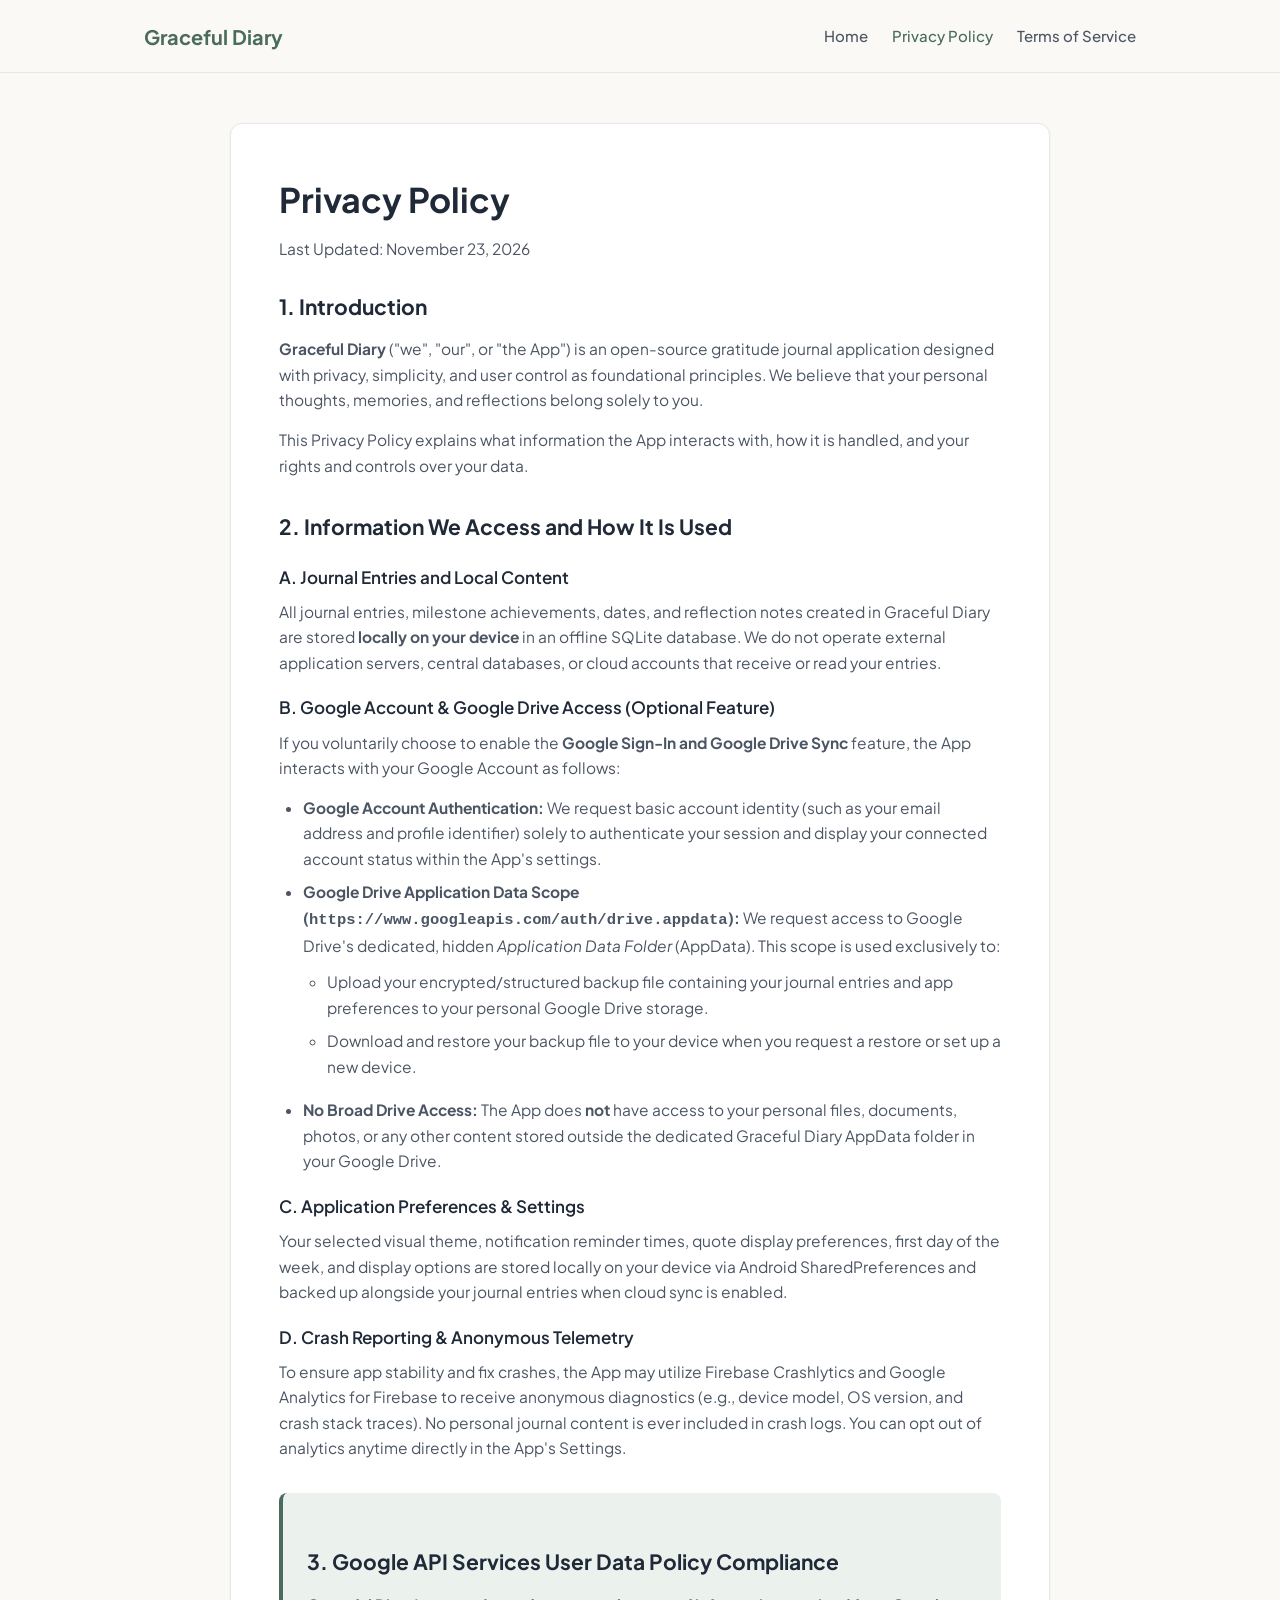
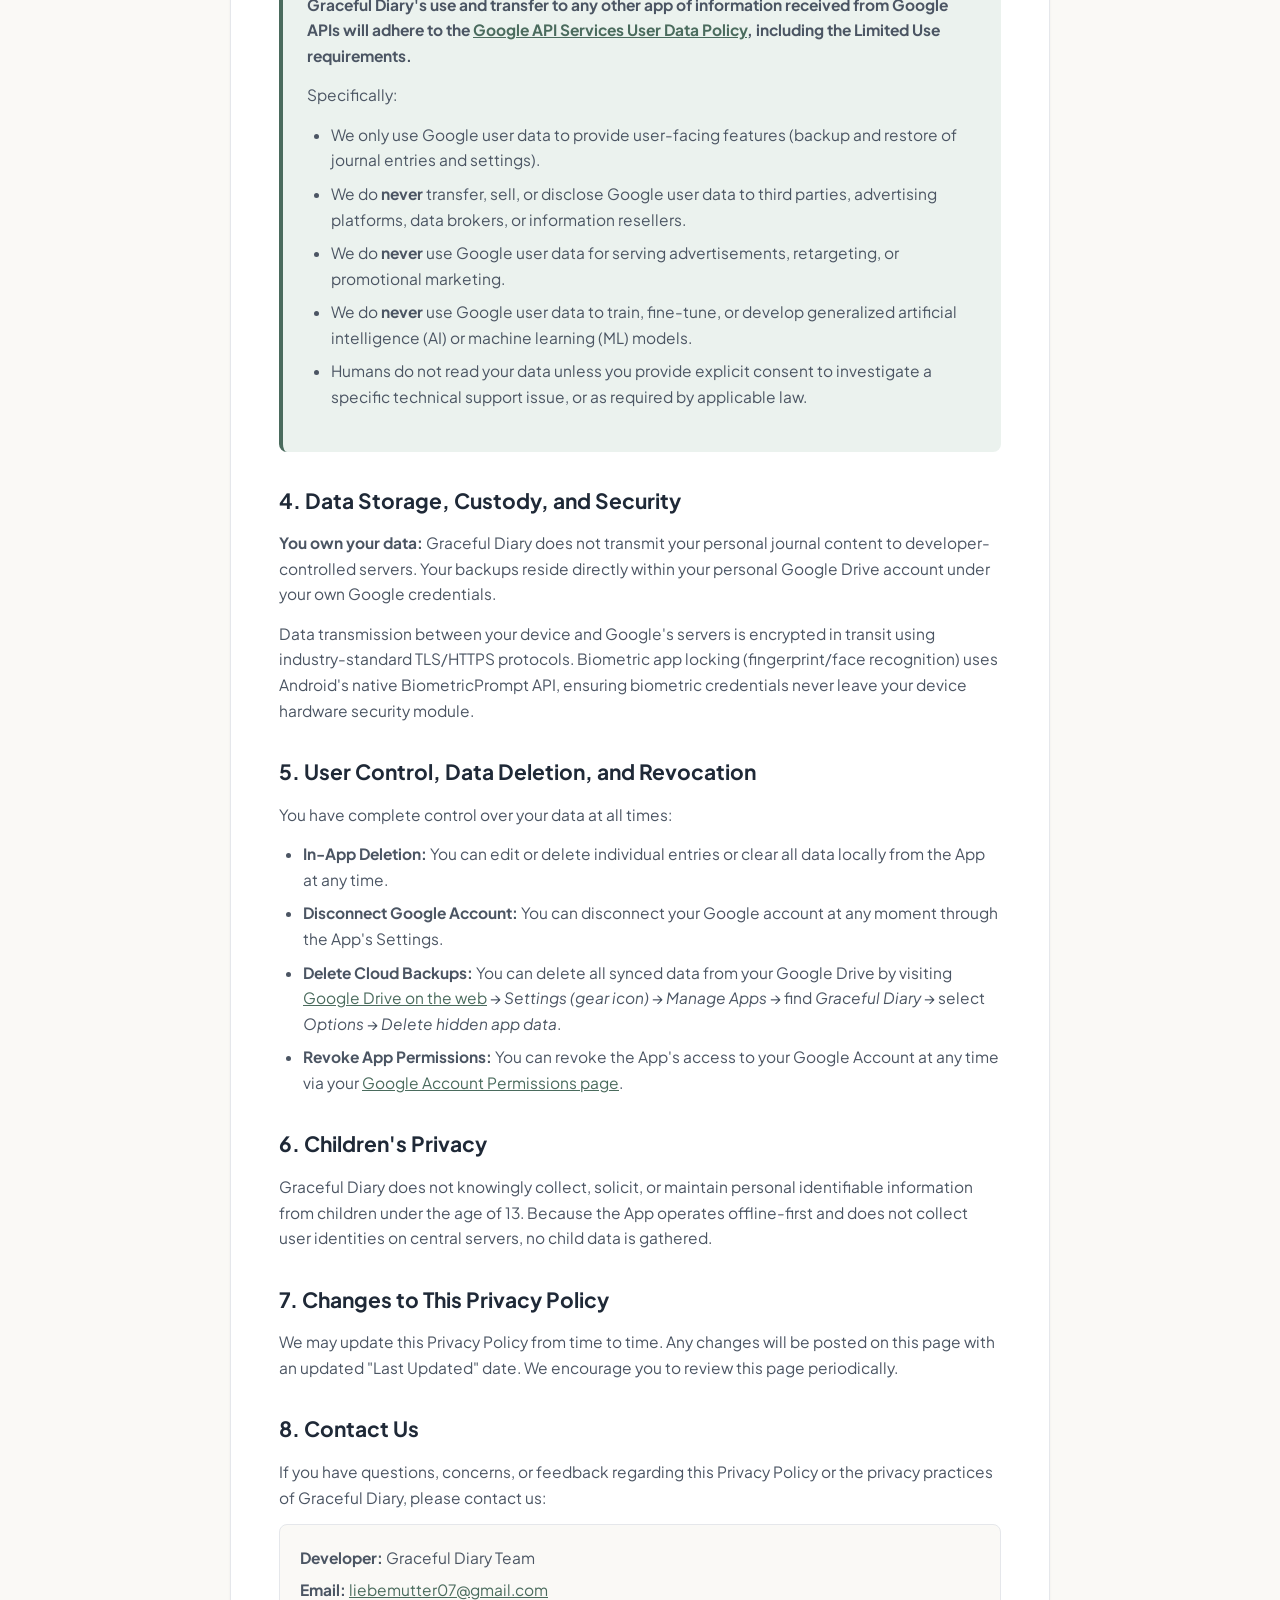
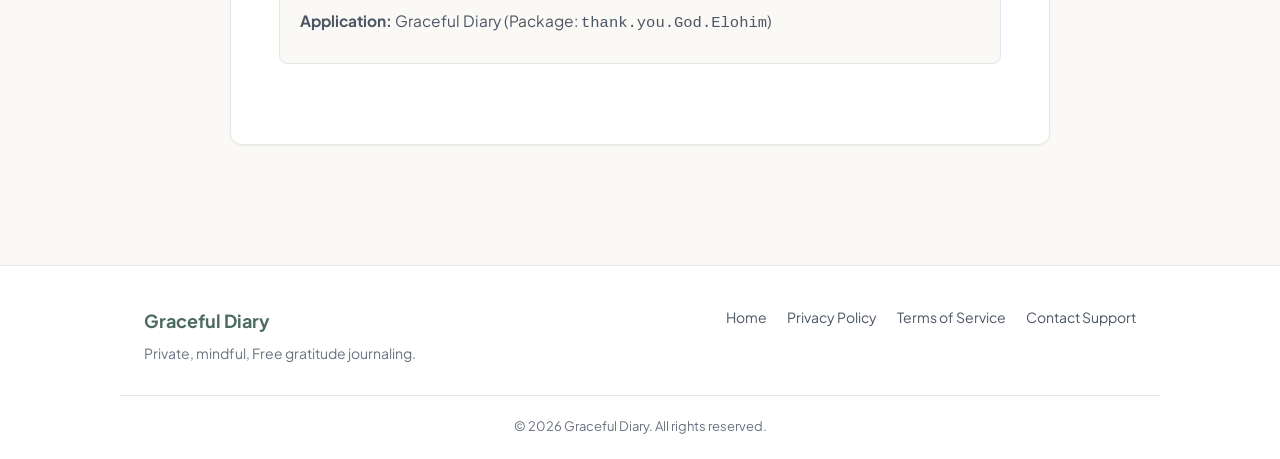
==== docs/privacy.html @ 4e6eee31 "init" ====
<!DOCTYPE html>
<html lang="en">

<head>
    <meta charset="UTF-8">
    <meta name="viewport" content="width=device-width, initial-scale=1.0">
    <title>Privacy Policy - Graceful Diary</title>
    <meta name="description"
        content="Privacy Policy for Graceful Diary. Learn how your data is protected, stored locally, and securely synced to your personal Google Drive.">
    <link rel="stylesheet" href="styles.css">
    <link rel="preconnect" href="https://fonts.googleapis.com">
    <link rel="preconnect" href="https://fonts.gstatic.com" crossorigin>
    <link href="https://fonts.googleapis.com/css2?family=Plus+Jakarta+Sans:wght@400;500;600;700&display=swap"
        rel="stylesheet">
</head>

<body>
    <header class="navbar">
        <div class="container nav-container">
            <a href="index.html" class="brand">
                <span class="brand-name">Graceful Diary</span>
            </a>
            <nav class="nav-links">
                <a href="index.html">Home</a>
                <a href="privacy.html" class="active">Privacy Policy</a>
                <a href="terms.html">Terms of Service</a>
            </nav>
        </div>
    </header>

    <main class="legal-page">
        <div class="container legal-container">
            <h1>Privacy Policy</h1>
            <p class="last-updated">Last Updated: November 23, 2026</p>

            <section>
                <h2>1. Introduction</h2>
                <p>
                    <strong>Graceful Diary</strong> ("we", "our", or "the App") is an open-source gratitude journal
                    application designed with privacy, simplicity, and user control as foundational principles. We
                    believe that your personal thoughts, memories, and reflections belong solely to you.
                </p>
                <p>
                    This Privacy Policy explains what information the App interacts with, how it is handled, and your
                    rights and controls over your data.
                </p>
            </section>

            <section>
                <h2>2. Information We Access and How It Is Used</h2>

                <h3>A. Journal Entries and Local Content</h3>
                <p>
                    All journal entries, milestone achievements, dates, and reflection notes created in Graceful Diary
                    are stored <strong>locally on your device</strong> in an offline SQLite database. We do not operate
                    external application servers, central databases, or cloud accounts that receive or read your
                    entries.
                </p>

                <h3>B. Google Account & Google Drive Access (Optional Feature)</h3>
                <p>
                    If you voluntarily choose to enable the <strong>Google Sign-In and Google Drive Sync</strong>
                    feature, the App interacts with your Google Account as follows:
                </p>
                <ul>
                    <li>
                        <strong>Google Account Authentication:</strong> We request basic account identity (such as your
                        email address and profile identifier) solely to authenticate your session and display your
                        connected account status within the App's settings.
                    </li>
                    <li>
                        <strong>Google Drive Application Data Scope
                            (<code>https://www.googleapis.com/auth/drive.appdata</code>):</strong> We request access to
                        Google Drive's dedicated, hidden <em>Application Data Folder</em> (AppData). This scope is used
                        exclusively to:
                        <ul>
                            <li>Upload your encrypted/structured backup file containing your journal entries and app
                                preferences to your personal Google Drive storage.</li>
                            <li>Download and restore your backup file to your device when you request a restore or set
                                up a new device.</li>
                        </ul>
                    </li>
                    <li>
                        <strong>No Broad Drive Access:</strong> The App does <strong>not</strong> have access to your
                        personal files, documents, photos, or any other content stored outside the dedicated Graceful
                        Diary AppData folder in your Google Drive.
                    </li>
                </ul>

                <h3>C. Application Preferences & Settings</h3>
                <p>
                    Your selected visual theme, notification reminder times, quote display preferences, first day of the
                    week, and display options are stored locally on your device via Android SharedPreferences and backed
                    up alongside your journal entries when cloud sync is enabled.
                </p>

                <h3>D. Crash Reporting & Anonymous Telemetry</h3>
                <p>
                    To ensure app stability and fix crashes, the App may utilize Firebase Crashlytics and Google
                    Analytics for Firebase to receive anonymous diagnostics (e.g., device model, OS version, and crash
                    stack traces). No personal journal content is ever included in crash logs. You can opt out of
                    analytics anytime directly in the App's Settings.
                </p>
            </section>

            <section class="policy-highlight">
                <h2>3. Google API Services User Data Policy Compliance</h2>
                <p>
                    <strong>Graceful Diary's use and transfer to any other app of information received from Google APIs
                        will adhere to the <a href="https://developers.google.com/terms/api-services-user-data-policy"
                            target="_blank" rel="noopener noreferrer">Google API Services User Data Policy</a>,
                        including the Limited Use requirements.</strong>
                </p>
                <p>Specifically:</p>
                <ul>
                    <li>We only use Google user data to provide user-facing features (backup and restore of journal
                        entries and settings).</li>
                    <li>We do <strong>never</strong> transfer, sell, or disclose Google user data to third parties,
                        advertising platforms, data brokers, or information resellers.</li>
                    <li>We do <strong>never</strong> use Google user data for serving advertisements, retargeting, or
                        promotional marketing.</li>
                    <li>We do <strong>never</strong> use Google user data to train, fine-tune, or develop generalized
                        artificial intelligence (AI) or machine learning (ML) models.</li>
                    <li>Humans do not read your data unless you provide explicit consent to investigate a specific
                        technical support issue, or as required by applicable law.</li>
                </ul>
            </section>

            <section>
                <h2>4. Data Storage, Custody, and Security</h2>
                <p>
                    <strong>You own your data:</strong> Graceful Diary does not transmit your personal journal content
                    to developer-controlled servers. Your backups reside directly within your personal Google Drive
                    account under your own Google credentials.
                </p>
                <p>
                    Data transmission between your device and Google's servers is encrypted in transit using
                    industry-standard TLS/HTTPS protocols. Biometric app locking (fingerprint/face recognition) uses
                    Android's native BiometricPrompt API, ensuring biometric credentials never leave your device
                    hardware security module.
                </p>
            </section>

            <section>
                <h2>5. User Control, Data Deletion, and Revocation</h2>
                <p>You have complete control over your data at all times:</p>
                <ul>
                    <li>
                        <strong>In-App Deletion:</strong> You can edit or delete individual entries or clear all data
                        locally from the App at any time.
                    </li>
                    <li>
                        <strong>Disconnect Google Account:</strong> You can disconnect your Google account at any moment
                        through the App's Settings.
                    </li>
                    <li>
                        <strong>Delete Cloud Backups:</strong> You can delete all synced data from your Google Drive by
                        visiting <a href="https://drive.google.com" target="_blank" rel="noopener">Google Drive on the
                            web</a> &rarr; <em>Settings (gear icon)</em> &rarr; <em>Manage Apps</em> &rarr; find
                        <em>Graceful Diary</em> &rarr; select <em>Options</em> &rarr; <em>Delete hidden app data</em>.
                    </li>
                    <li>
                        <strong>Revoke App Permissions:</strong> You can revoke the App's access to your Google Account
                        at any time via your <a href="https://myaccount.google.com/permissions" target="_blank"
                            rel="noopener">Google Account Permissions page</a>.
                    </li>
                </ul>
            </section>

            <section>
                <h2>6. Children's Privacy</h2>
                <p>
                    Graceful Diary does not knowingly collect, solicit, or maintain personal identifiable information
                    from children under the age of 13. Because the App operates offline-first and does not collect user
                    identities on central servers, no child data is gathered.
                </p>
            </section>

            <section>
                <h2>7. Changes to This Privacy Policy</h2>
                <p>
                    We may update this Privacy Policy from time to time. Any changes will be posted on this page with an
                    updated "Last Updated" date. We encourage you to review this page periodically.
                </p>
            </section>

            <section>
                <h2>8. Contact Us</h2>
                <p>
                    If you have questions, concerns, or feedback regarding this Privacy Policy or the privacy practices
                    of Graceful Diary, please contact us:
                </p>
                <div class="contact-box">
                    <p><strong>Developer:</strong> Graceful Diary Team</p>
                    <p><strong>Email:</strong> <a href="mailto:liebemutter07@gmail.com">liebemutter07@gmail.com</a></p>
                    <p><strong>Application:</strong> Graceful Diary (Package: <code>thank.you.God.Elohim</code>)</p>
                </div>
            </section>
        </div>
    </main>

    <footer class="footer">
        <div class="container footer-container">
            <div class="footer-left">
                <strong>Graceful Diary</strong>
                <p>Private, mindful, Free gratitude journaling.</p>
            </div>
            <div class="footer-right">
                <a href="index.html">Home</a>
                <a href="privacy.html">Privacy Policy</a>
                <a href="terms.html">Terms of Service</a>
                <a href="mailto:liebemutter07@gmail.com">Contact Support</a>
            </div>
        </div>
        <div class="container footer-bottom">
            <p>&copy; 2026 Graceful Diary. All rights reserved.</p>
        </div>
    </footer>
</body>

</html>
---- docs/styles.css ----
:root {
    --bg-primary: #FAF9F6;
    --bg-card: #FFFFFF;
    --text-primary: #1F2937;
    --text-secondary: #4B5563;
    --text-muted: #6B7280;
    --accent: #4A6B5D;
    --accent-hover: #3B574B;
    --accent-light: #EBF2EE;
    --border: #E5E7EB;
    --font-family: 'Plus Jakarta Sans', -apple-system, BlinkMacSystemFont, 'Segoe UI', Roboto, Helvetica, Arial, sans-serif;
    --shadow-sm: 0 1px 3px rgba(0, 0, 0, 0.05);
    --shadow-md: 0 4px 6px -1px rgba(0, 0, 0, 0.07), 0 2px 4px -1px rgba(0, 0, 0, 0.04);
    --radius-sm: 8px;
    --radius-md: 12px;
    --radius-lg: 16px;
}

* {
    margin: 0;
    padding: 0;
    box-sizing: border-box;
}

body {
    background-color: var(--bg-primary);
    color: var(--text-primary);
    font-family: var(--font-family);
    line-height: 1.65;
    font-size: 16px;
    -webkit-font-smoothing: antialiased;
}

.container {
    max-width: 1040px;
    margin: 0 auto;
    padding: 0 24px;
}

/* Navbar */
.navbar {
    background-color: rgba(250, 249, 246, 0.95);
    backdrop-filter: blur(8px);
    border-bottom: 1px solid var(--border);
    position: sticky;
    top: 0;
    z-index: 100;
}

.nav-container {
    display: flex;
    justify-content: space-between;
    align-items: center;
    height: 72px;
}

.brand {
    text-decoration: none;
    display: flex;
    align-items: center;
    gap: 8px;
}

.brand-name {
    font-weight: 700;
    font-size: 20px;
    color: var(--accent);
}

.nav-links {
    display: flex;
    gap: 24px;
}

.nav-links a {
    text-decoration: none;
    color: var(--text-secondary);
    font-weight: 500;
    font-size: 15px;
    transition: color 0.2s ease;
}

.nav-links a:hover, .nav-links a.active {
    color: var(--accent);
}

/* Hero */
.hero {
    padding: 80px 0 60px;
    text-align: center;
}

.badge {
    display: inline-block;
    background-color: var(--accent-light);
    color: var(--accent);
    padding: 6px 14px;
    border-radius: 9999px;
    font-size: 13px;
    font-weight: 600;
    margin-bottom: 24px;
    letter-spacing: 0.3px;
}

.hero-title {
    font-size: 44px;
    font-weight: 700;
    line-height: 1.2;
    margin-bottom: 20px;
    color: var(--text-primary);
}

.hero-subtitle {
    font-size: 19px;
    color: var(--text-secondary);
    max-width: 640px;
    margin: 0 auto 36px;
}

.hero-actions {
    display: flex;
    justify-content: center;
    gap: 16px;
    flex-wrap: wrap;
}

.btn {
    display: inline-block;
    padding: 12px 26px;
    border-radius: var(--radius-sm);
    font-weight: 600;
    font-size: 15px;
    text-decoration: none;
    transition: all 0.2s ease;
}

.btn-primary {
    background-color: var(--accent);
    color: #FFFFFF;
}

.btn-primary:hover {
    background-color: var(--accent-hover);
    transform: translateY(-1px);
}

.btn-secondary {
    background-color: var(--bg-card);
    color: var(--text-primary);
    border: 1px solid var(--border);
}

.btn-secondary:hover {
    background-color: var(--border);
}

/* Features */
.features {
    padding: 60px 0 80px;
}

.section-title {
    text-align: center;
    font-size: 32px;
    font-weight: 700;
    margin-bottom: 48px;
}

.feature-grid {
    display: grid;
    grid-template-columns: repeat(auto-fit, minmax(300px, 1fr));
    gap: 24px;
}

.feature-card {
    background-color: var(--bg-card);
    border: 1px solid var(--border);
    border-radius: var(--radius-md);
    padding: 28px;
    box-shadow: var(--shadow-sm);
    transition: transform 0.2s ease, box-shadow 0.2s ease;
}

.feature-card:hover {
    transform: translateY(-2px);
    box-shadow: var(--shadow-md);
}

.feature-icon {
    font-size: 28px;
    margin-bottom: 16px;
}

.feature-card h3 {
    font-size: 19px;
    font-weight: 600;
    margin-bottom: 10px;
}

.feature-card p {
    color: var(--text-secondary);
    font-size: 15px;
}

/* Commitment */
.commitment {
    background-color: var(--accent-light);
    padding: 60px 0;
    border-radius: var(--radius-lg);
    margin-bottom: 60px;
}

.commitment h2 {
    font-size: 28px;
    font-weight: 700;
    margin-bottom: 16px;
    color: var(--accent-hover);
}

.commitment .lead {
    font-size: 17px;
    color: var(--text-secondary);
    max-width: 680px;
    margin: 0 auto 24px;
}

.text-center {
    text-align: center;
}

.links-row {
    display: flex;
    justify-content: center;
    gap: 24px;
}

.links-row a {
    color: var(--accent);
    font-weight: 600;
    text-decoration: none;
}

.links-row a:hover {
    text-decoration: underline;
}

/* Legal Pages */
.legal-page {
    padding: 50px 0 80px;
}

.legal-container {
    max-width: 820px;
    background-color: var(--bg-card);
    padding: 48px 48px;
    border-radius: var(--radius-md);
    border: 1px solid var(--border);
    box-shadow: var(--shadow-sm);
}

.legal-page h1 {
    font-size: 34px;
    font-weight: 700;
    margin-bottom: 8px;
    color: var(--text-primary);
}

.last-updated {
    color: var(--text-muted);
    font-size: 14px;
    margin-bottom: 32px;
}

.legal-page section {
    margin-bottom: 32px;
}

.legal-page h2 {
    font-size: 21px;
    font-weight: 700;
    margin: 28px 0 12px;
    color: var(--text-primary);
}

.legal-page h3 {
    font-size: 17px;
    font-weight: 600;
    margin: 18px 0 8px;
    color: var(--text-primary);
}

.legal-page p {
    color: var(--text-secondary);
    margin-bottom: 14px;
    font-size: 15.5px;
}

.legal-page ul {
    margin: 10px 0 18px 24px;
    color: var(--text-secondary);
}

.legal-page li {
    margin-bottom: 8px;
    font-size: 15.5px;
}

.legal-page a {
    color: var(--accent);
    text-decoration: underline;
}

.policy-highlight {
    background-color: var(--accent-light);
    border-left: 4px solid var(--accent);
    padding: 24px;
    border-radius: var(--radius-sm);
}

.contact-box {
    background-color: var(--bg-primary);
    border: 1px solid var(--border);
    padding: 20px;
    border-radius: var(--radius-sm);
    margin-top: 14px;
}

.contact-box p {
    margin-bottom: 6px;
}

/* Footer */
.footer {
    background-color: #FFFFFF;
    border-top: 1px solid var(--border);
    padding: 40px 0 24px;
    margin-top: 40px;
}

.footer-container {
    display: flex;
    justify-content: space-between;
    align-items: flex-start;
    flex-wrap: wrap;
    gap: 24px;
    padding-bottom: 30px;
    border-bottom: 1px solid var(--border);
}

.footer-left strong {
    font-size: 18px;
    color: var(--accent);
}

.footer-left p {
    color: var(--text-muted);
    font-size: 14px;
    margin-top: 6px;
}

.footer-right {
    display: flex;
    gap: 20px;
    flex-wrap: wrap;
}

.footer-right a {
    color: var(--text-secondary);
    text-decoration: none;
    font-size: 14px;
}

.footer-right a:hover {
    color: var(--accent);
}

.footer-bottom {
    padding-top: 20px;
    text-align: center;
    color: var(--text-muted);
    font-size: 13px;
}

/* Mobile Responsive */
@media (max-width: 640px) {
    .hero-title {
        font-size: 30px;
    }
    .hero-subtitle {
        font-size: 16px;
    }
    .legal-container {
        padding: 24px 20px;
    }
    .nav-links {
        gap: 12px;
    }
    .nav-links a {
        font-size: 13px;
    }
}
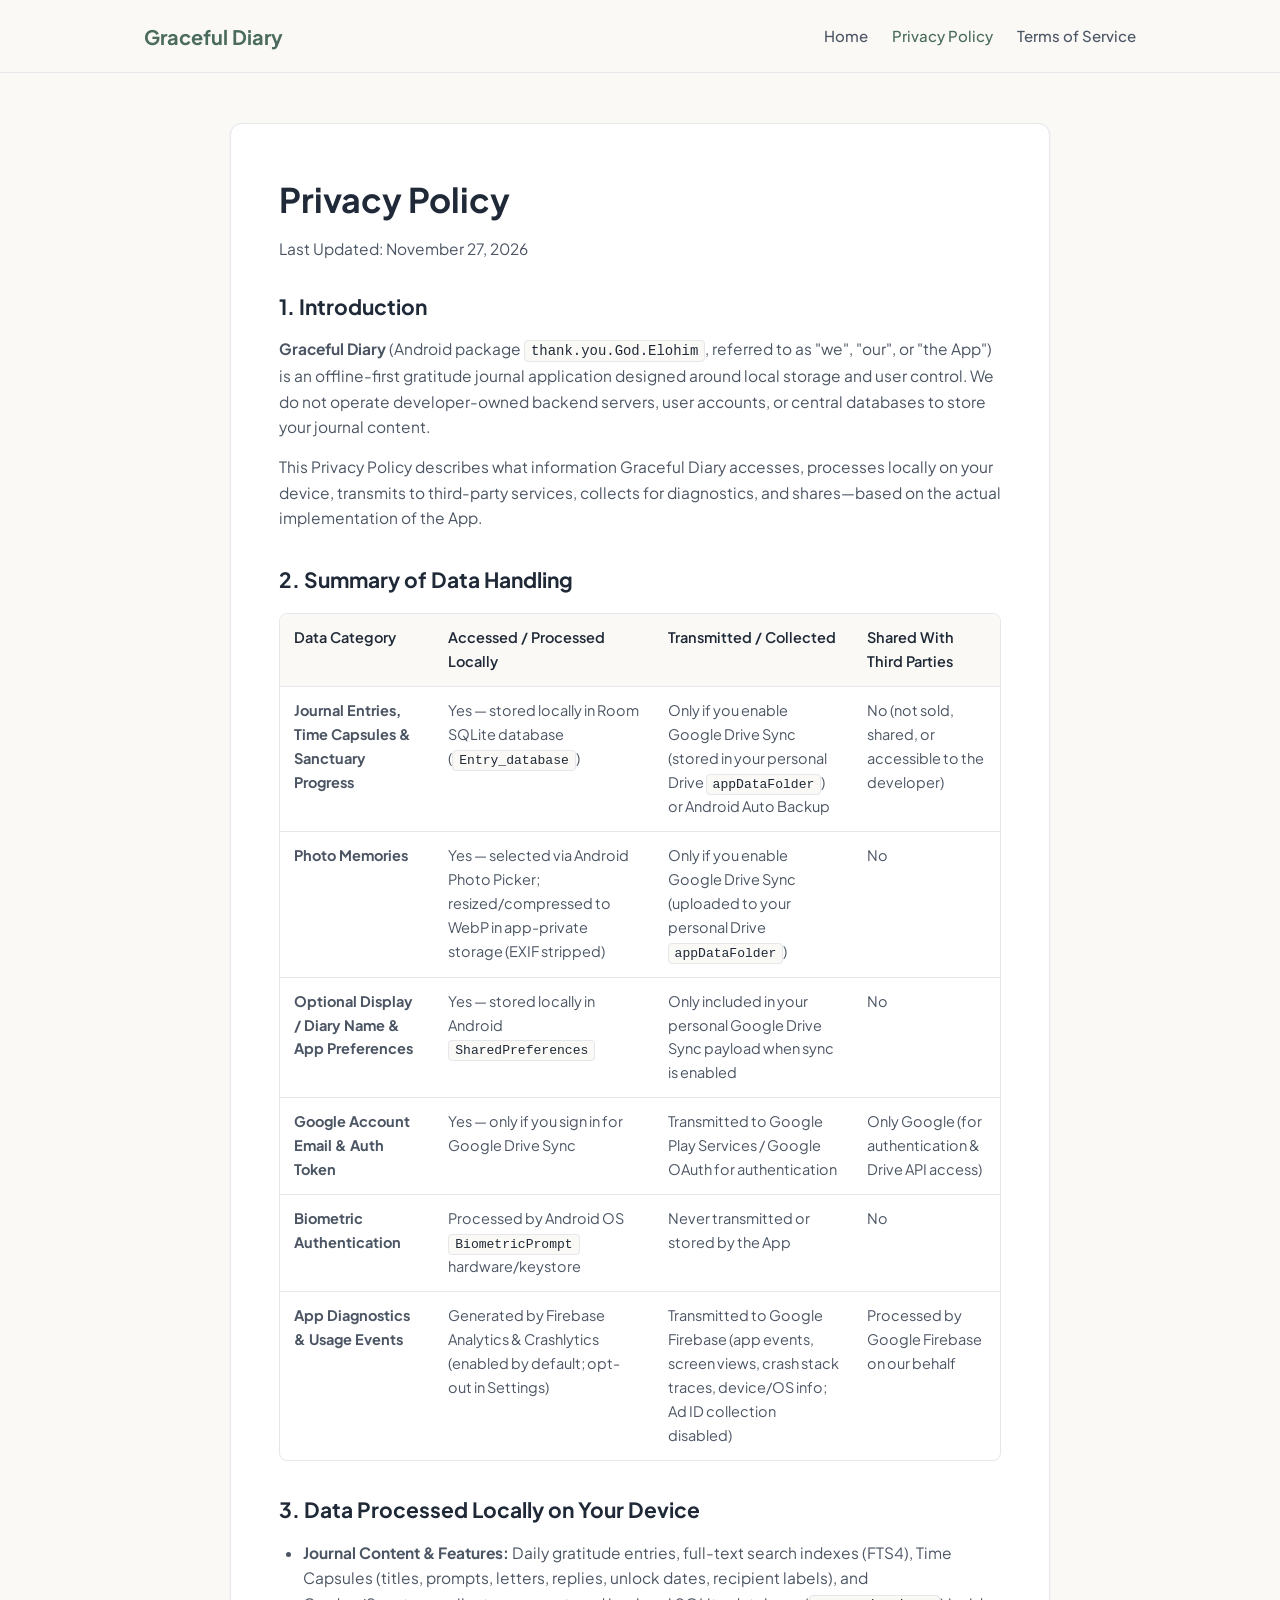
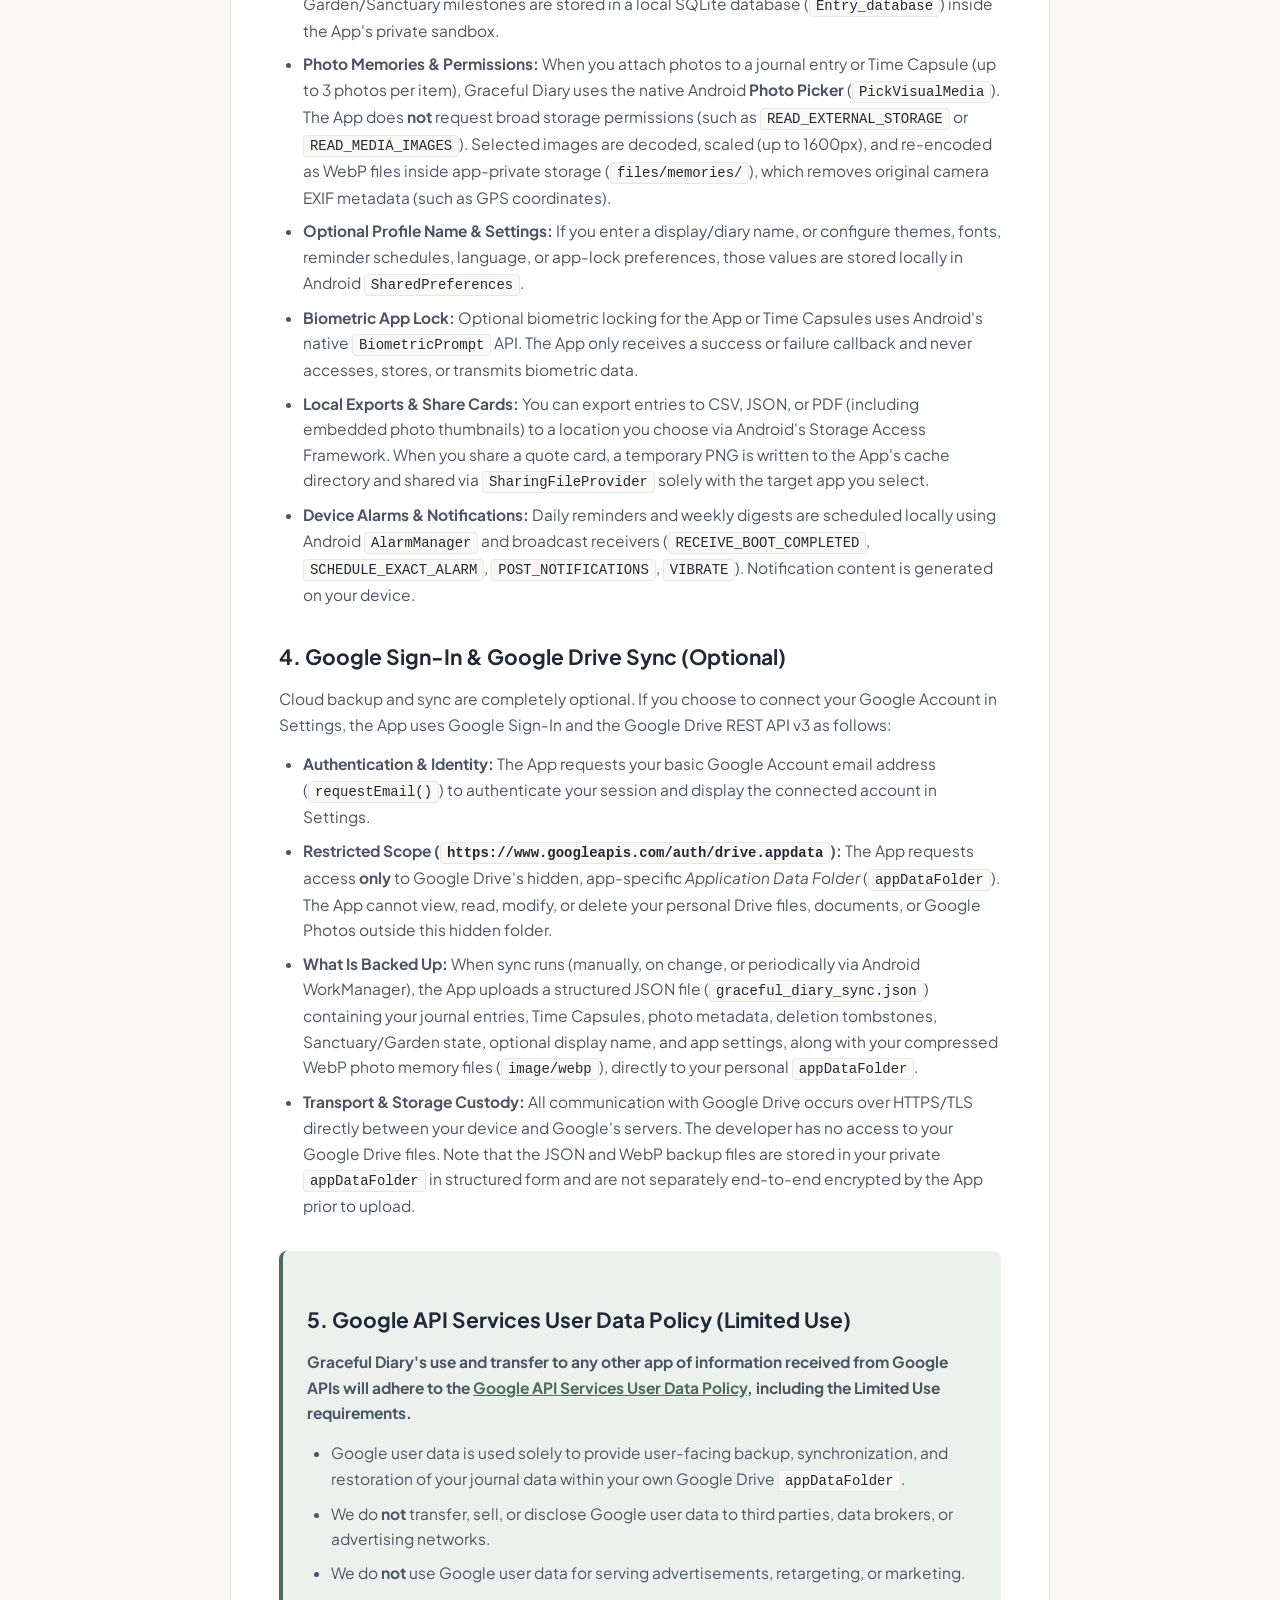
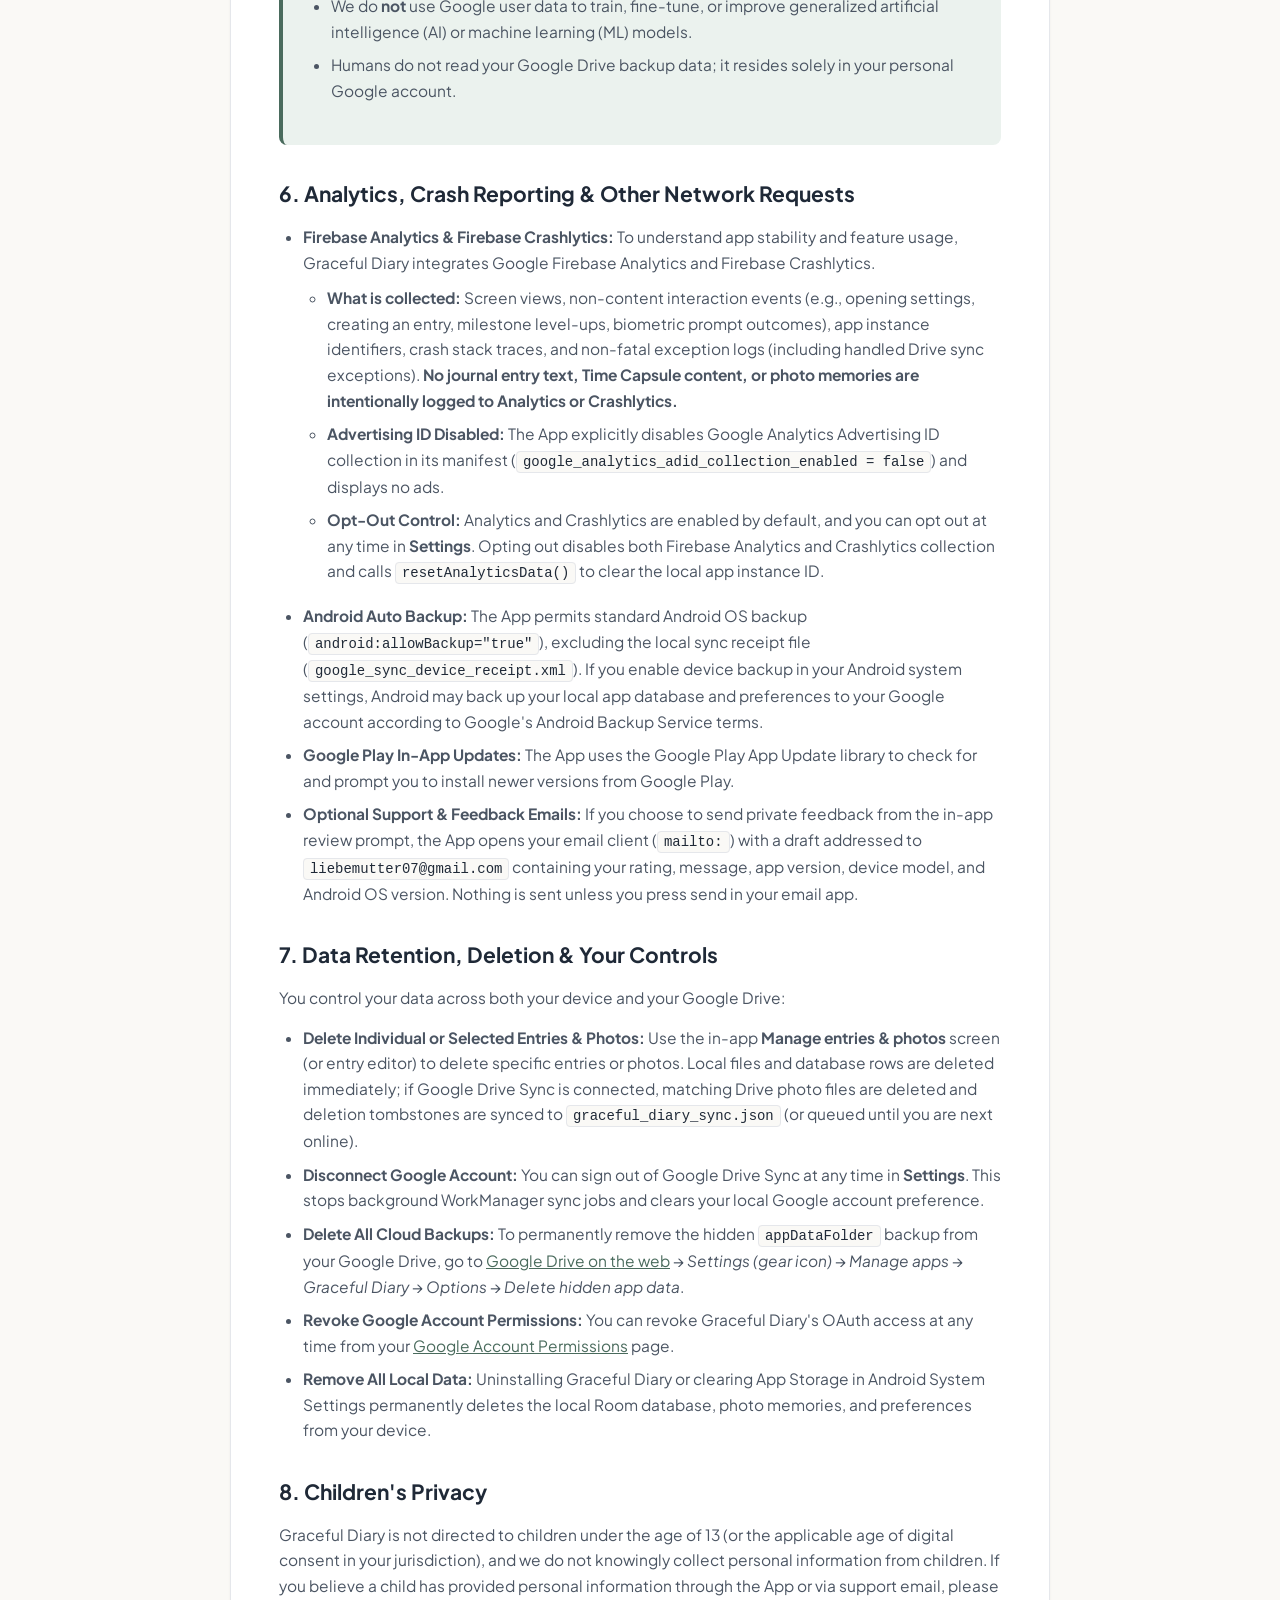
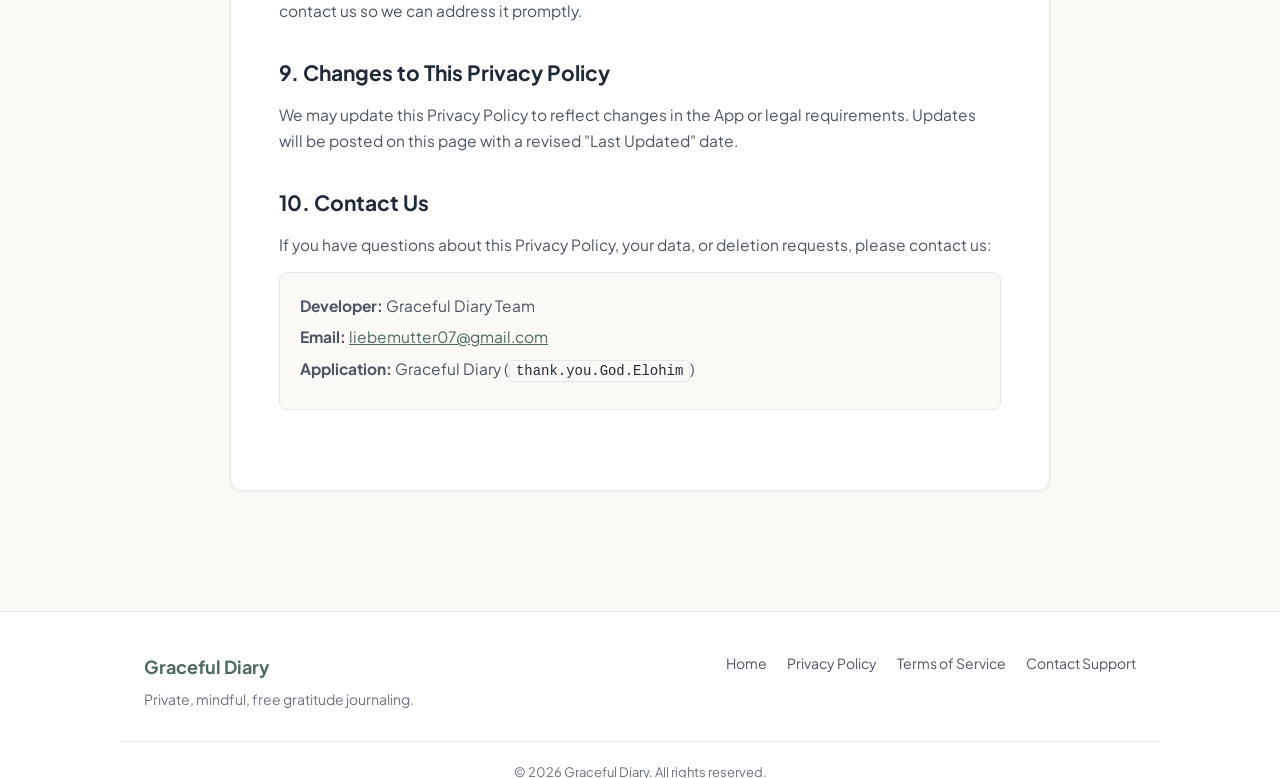
==== commit a60dcad7: "new" ====
--- a/docs/privacy.html
+++ b/docs/privacy.html
@@ -6,7 +6,7 @@
     <meta name="viewport" content="width=device-width, initial-scale=1.0">
     <title>Privacy Policy - Graceful Diary</title>
     <meta name="description"
-        content="Privacy Policy for Graceful Diary. Learn how your data is protected, stored locally, and securely synced to your personal Google Drive.">
+        content="Privacy Policy for Graceful Diary. Learn what data is processed locally, how optional Google Drive AppData sync works, and how your privacy is protected.">
     <link rel="stylesheet" href="styles.css">
     <link rel="preconnect" href="https://fonts.googleapis.com">
     <link rel="preconnect" href="https://fonts.gstatic.com" crossorigin>
@@ -31,169 +31,286 @@
     <main class="legal-page">
         <div class="container legal-container">
             <h1>Privacy Policy</h1>
-            <p class="last-updated">Last Updated: November 23, 2026</p>
+            <p class="last-updated">Last Updated: November 27, 2026</p>
 
             <section>
                 <h2>1. Introduction</h2>
                 <p>
-                    <strong>Graceful Diary</strong> ("we", "our", or "the App") is an open-source gratitude journal
-                    application designed with privacy, simplicity, and user control as foundational principles. We
-                    believe that your personal thoughts, memories, and reflections belong solely to you.
-                </p>
-                <p>
-                    This Privacy Policy explains what information the App interacts with, how it is handled, and your
-                    rights and controls over your data.
-                </p>
-            </section>
-
-            <section>
-                <h2>2. Information We Access and How It Is Used</h2>
-
-                <h3>A. Journal Entries and Local Content</h3>
-                <p>
-                    All journal entries, milestone achievements, dates, and reflection notes created in Graceful Diary
-                    are stored <strong>locally on your device</strong> in an offline SQLite database. We do not operate
-                    external application servers, central databases, or cloud accounts that receive or read your
-                    entries.
-                </p>
-
-                <h3>B. Google Account & Google Drive Access (Optional Feature)</h3>
-                <p>
-                    If you voluntarily choose to enable the <strong>Google Sign-In and Google Drive Sync</strong>
-                    feature, the App interacts with your Google Account as follows:
-                </p>
-                <ul>
-                    <li>
-                        <strong>Google Account Authentication:</strong> We request basic account identity (such as your
-                        email address and profile identifier) solely to authenticate your session and display your
-                        connected account status within the App's settings.
-                    </li>
-                    <li>
-                        <strong>Google Drive Application Data Scope
-                            (<code>https://www.googleapis.com/auth/drive.appdata</code>):</strong> We request access to
-                        Google Drive's dedicated, hidden <em>Application Data Folder</em> (AppData). This scope is used
-                        exclusively to:
-                        <ul>
-                            <li>Upload your encrypted/structured backup file containing your journal entries and app
-                                preferences to your personal Google Drive storage.</li>
-                            <li>Download and restore your backup file to your device when you request a restore or set
-                                up a new device.</li>
-                        </ul>
-                    </li>
-                    <li>
-                        <strong>No Broad Drive Access:</strong> The App does <strong>not</strong> have access to your
-                        personal files, documents, photos, or any other content stored outside the dedicated Graceful
-                        Diary AppData folder in your Google Drive.
-                    </li>
-                </ul>
-
-                <h3>C. Application Preferences & Settings</h3>
-                <p>
-                    Your selected visual theme, notification reminder times, quote display preferences, first day of the
-                    week, and display options are stored locally on your device via Android SharedPreferences and backed
-                    up alongside your journal entries when cloud sync is enabled.
-                </p>
-
-                <h3>D. Crash Reporting & Anonymous Telemetry</h3>
-                <p>
-                    To ensure app stability and fix crashes, the App may utilize Firebase Crashlytics and Google
-                    Analytics for Firebase to receive anonymous diagnostics (e.g., device model, OS version, and crash
-                    stack traces). No personal journal content is ever included in crash logs. You can opt out of
-                    analytics anytime directly in the App's Settings.
-                </p>
+                    <strong>Graceful Diary</strong> (Android package <code>thank.you.God.Elohim</code>, referred to as
+                    "we", "our", or "the App") is an offline-first gratitude journal application designed around local
+                    storage and user control. We do not operate developer-owned backend servers, user accounts, or
+                    central databases to store your journal content.
+                </p>
+                <p>
+                    This Privacy Policy describes what information Graceful Diary accesses, processes locally on your
+                    device, transmits to third-party services, collects for diagnostics, and shares—based on the
+                    actual implementation of the App.
+                </p>
+            </section>
+
+            <section>
+                <h2>2. Summary of Data Handling</h2>
+                <div class="table-wrapper">
+                    <table class="data-table">
+                        <thead>
+                            <tr>
+                                <th>Data Category</th>
+                                <th>Accessed / Processed Locally</th>
+                                <th>Transmitted / Collected</th>
+                                <th>Shared With Third Parties</th>
+                            </tr>
+                        </thead>
+                        <tbody>
+                            <tr>
+                                <td><strong>Journal Entries, Time Capsules &amp; Sanctuary Progress</strong></td>
+                                <td>Yes — stored locally in Room SQLite database (<code>Entry_database</code>)</td>
+                                <td>Only if you enable Google Drive Sync (stored in your personal Drive <code>appDataFolder</code>) or Android Auto Backup</td>
+                                <td>No (not sold, shared, or accessible to the developer)</td>
+                            </tr>
+                            <tr>
+                                <td><strong>Photo Memories</strong></td>
+                                <td>Yes — selected via Android Photo Picker; resized/compressed to WebP in app-private storage (EXIF stripped)</td>
+                                <td>Only if you enable Google Drive Sync (uploaded to your personal Drive <code>appDataFolder</code>)</td>
+                                <td>No</td>
+                            </tr>
+                            <tr>
+                                <td><strong>Optional Display / Diary Name &amp; App Preferences</strong></td>
+                                <td>Yes — stored locally in Android <code>SharedPreferences</code></td>
+                                <td>Only included in your personal Google Drive Sync payload when sync is enabled</td>
+                                <td>No</td>
+                            </tr>
+                            <tr>
+                                <td><strong>Google Account Email &amp; Auth Token</strong></td>
+                                <td>Yes — only if you sign in for Google Drive Sync</td>
+                                <td>Transmitted to Google Play Services / Google OAuth for authentication</td>
+                                <td>Only Google (for authentication &amp; Drive API access)</td>
+                            </tr>
+                            <tr>
+                                <td><strong>Biometric Authentication</strong></td>
+                                <td>Processed by Android OS <code>BiometricPrompt</code> hardware/keystore</td>
+                                <td>Never transmitted or stored by the App</td>
+                                <td>No</td>
+                            </tr>
+                            <tr>
+                                <td><strong>App Diagnostics &amp; Usage Events</strong></td>
+                                <td>Generated by Firebase Analytics &amp; Crashlytics (enabled by default; opt-out in Settings)</td>
+                                <td>Transmitted to Google Firebase (app events, screen views, crash stack traces, device/OS info; Ad ID collection disabled)</td>
+                                <td>Processed by Google Firebase on our behalf</td>
+                            </tr>
+                        </tbody>
+                    </table>
+                </div>
+            </section>
+
+            <section>
+                <h2>3. Data Processed Locally on Your Device</h2>
+                <ul>
+                    <li>
+                        <strong>Journal Content &amp; Features:</strong> Daily gratitude entries, full-text search
+                        indexes (FTS4), Time Capsules (titles, prompts, letters, replies, unlock dates, recipient
+                        labels), and Garden/Sanctuary milestones are stored in a local SQLite database
+                        (<code>Entry_database</code>) inside the App's private sandbox.
+                    </li>
+                    <li>
+                        <strong>Photo Memories &amp; Permissions:</strong> When you attach photos to a journal entry or
+                        Time Capsule (up to 3 photos per item), Graceful Diary uses the native Android
+                        <strong>Photo Picker</strong> (<code>PickVisualMedia</code>). The App does <strong>not</strong>
+                        request broad storage permissions (such as <code>READ_EXTERNAL_STORAGE</code> or
+                        <code>READ_MEDIA_IMAGES</code>). Selected images are decoded, scaled (up to 1600px), and
+                        re-encoded as WebP files inside app-private storage (<code>files/memories/</code>), which
+                        removes original camera EXIF metadata (such as GPS coordinates).
+                    </li>
+                    <li>
+                        <strong>Optional Profile Name &amp; Settings:</strong> If you enter a display/diary name, or
+                        configure themes, fonts, reminder schedules, language, or app-lock preferences, those values are
+                        stored locally in Android <code>SharedPreferences</code>.
+                    </li>
+                    <li>
+                        <strong>Biometric App Lock:</strong> Optional biometric locking for the App or Time Capsules
+                        uses Android's native <code>BiometricPrompt</code> API. The App only receives a success or
+                        failure callback and never accesses, stores, or transmits biometric data.
+                    </li>
+                    <li>
+                        <strong>Local Exports &amp; Share Cards:</strong> You can export entries to CSV, JSON, or PDF
+                        (including embedded photo thumbnails) to a location you choose via Android's Storage Access
+                        Framework. When you share a quote card, a temporary PNG is written to the App's cache directory
+                        and shared via <code>SharingFileProvider</code> solely with the target app you select.
+                    </li>
+                    <li>
+                        <strong>Device Alarms &amp; Notifications:</strong> Daily reminders and weekly digests are
+                        scheduled locally using Android <code>AlarmManager</code> and broadcast receivers
+                        (<code>RECEIVE_BOOT_COMPLETED</code>, <code>SCHEDULE_EXACT_ALARM</code>,
+                        <code>POST_NOTIFICATIONS</code>, <code>VIBRATE</code>). Notification content is generated on
+                        your device.
+                    </li>
+                </ul>
+            </section>
+
+            <section>
+                <h2>4. Google Sign-In &amp; Google Drive Sync (Optional)</h2>
+                <p>
+                    Cloud backup and sync are completely optional. If you choose to connect your Google Account in
+                    Settings, the App uses Google Sign-In and the Google Drive REST API v3 as follows:
+                </p>
+                <ul>
+                    <li>
+                        <strong>Authentication &amp; Identity:</strong> The App requests your basic Google Account
+                        email address (<code>requestEmail()</code>) to authenticate your session and display the
+                        connected account in Settings.
+                    </li>
+                    <li>
+                        <strong>Restricted Scope (<code>https://www.googleapis.com/auth/drive.appdata</code>):</strong>
+                        The App requests access <strong>only</strong> to Google Drive's hidden, app-specific
+                        <em>Application Data Folder</em> (<code>appDataFolder</code>). The App cannot view, read,
+                        modify, or delete your personal Drive files, documents, or Google Photos outside this hidden
+                        folder.
+                    </li>
+                    <li>
+                        <strong>What Is Backed Up:</strong> When sync runs (manually, on change, or periodically via
+                        Android WorkManager), the App uploads a structured JSON file
+                        (<code>graceful_diary_sync.json</code>) containing your journal entries, Time Capsules, photo
+                        metadata, deletion tombstones, Sanctuary/Garden state, optional display name, and app settings,
+                        along with your compressed WebP photo memory files (<code>image/webp</code>), directly to your
+                        personal <code>appDataFolder</code>.
+                    </li>
+                    <li>
+                        <strong>Transport &amp; Storage Custody:</strong> All communication with Google Drive occurs
+                        over HTTPS/TLS directly between your device and Google's servers. The developer has no access to
+                        your Google Drive files. Note that the JSON and WebP backup files are stored in your private
+                        <code>appDataFolder</code> in structured form and are not separately end-to-end encrypted by
+                        the App prior to upload.
+                    </li>
+                </ul>
             </section>
 
             <section class="policy-highlight">
-                <h2>3. Google API Services User Data Policy Compliance</h2>
+                <h2>5. Google API Services User Data Policy (Limited Use)</h2>
                 <p>
                     <strong>Graceful Diary's use and transfer to any other app of information received from Google APIs
                         will adhere to the <a href="https://developers.google.com/terms/api-services-user-data-policy"
                             target="_blank" rel="noopener noreferrer">Google API Services User Data Policy</a>,
                         including the Limited Use requirements.</strong>
                 </p>
-                <p>Specifically:</p>
-                <ul>
-                    <li>We only use Google user data to provide user-facing features (backup and restore of journal
-                        entries and settings).</li>
-                    <li>We do <strong>never</strong> transfer, sell, or disclose Google user data to third parties,
-                        advertising platforms, data brokers, or information resellers.</li>
-                    <li>We do <strong>never</strong> use Google user data for serving advertisements, retargeting, or
-                        promotional marketing.</li>
-                    <li>We do <strong>never</strong> use Google user data to train, fine-tune, or develop generalized
+                <ul>
+                    <li>Google user data is used solely to provide user-facing backup, synchronization, and restoration
+                        of your journal data within your own Google Drive <code>appDataFolder</code>.</li>
+                    <li>We do <strong>not</strong> transfer, sell, or disclose Google user data to third parties, data
+                        brokers, or advertising networks.</li>
+                    <li>We do <strong>not</strong> use Google user data for serving advertisements, retargeting, or
+                        marketing.</li>
+                    <li>We do <strong>not</strong> use Google user data to train, fine-tune, or improve generalized
                         artificial intelligence (AI) or machine learning (ML) models.</li>
-                    <li>Humans do not read your data unless you provide explicit consent to investigate a specific
-                        technical support issue, or as required by applicable law.</li>
-                </ul>
-            </section>
-
-            <section>
-                <h2>4. Data Storage, Custody, and Security</h2>
-                <p>
-                    <strong>You own your data:</strong> Graceful Diary does not transmit your personal journal content
-                    to developer-controlled servers. Your backups reside directly within your personal Google Drive
-                    account under your own Google credentials.
-                </p>
-                <p>
-                    Data transmission between your device and Google's servers is encrypted in transit using
-                    industry-standard TLS/HTTPS protocols. Biometric app locking (fingerprint/face recognition) uses
-                    Android's native BiometricPrompt API, ensuring biometric credentials never leave your device
-                    hardware security module.
-                </p>
-            </section>
-
-            <section>
-                <h2>5. User Control, Data Deletion, and Revocation</h2>
-                <p>You have complete control over your data at all times:</p>
-                <ul>
-                    <li>
-                        <strong>In-App Deletion:</strong> You can edit or delete individual entries or clear all data
-                        locally from the App at any time.
-                    </li>
-                    <li>
-                        <strong>Disconnect Google Account:</strong> You can disconnect your Google account at any moment
-                        through the App's Settings.
-                    </li>
-                    <li>
-                        <strong>Delete Cloud Backups:</strong> You can delete all synced data from your Google Drive by
-                        visiting <a href="https://drive.google.com" target="_blank" rel="noopener">Google Drive on the
-                            web</a> &rarr; <em>Settings (gear icon)</em> &rarr; <em>Manage Apps</em> &rarr; find
-                        <em>Graceful Diary</em> &rarr; select <em>Options</em> &rarr; <em>Delete hidden app data</em>.
-                    </li>
-                    <li>
-                        <strong>Revoke App Permissions:</strong> You can revoke the App's access to your Google Account
-                        at any time via your <a href="https://myaccount.google.com/permissions" target="_blank"
-                            rel="noopener">Google Account Permissions page</a>.
-                    </li>
-                </ul>
-            </section>
-
-            <section>
-                <h2>6. Children's Privacy</h2>
-                <p>
-                    Graceful Diary does not knowingly collect, solicit, or maintain personal identifiable information
-                    from children under the age of 13. Because the App operates offline-first and does not collect user
-                    identities on central servers, no child data is gathered.
-                </p>
-            </section>
-
-            <section>
-                <h2>7. Changes to This Privacy Policy</h2>
-                <p>
-                    We may update this Privacy Policy from time to time. Any changes will be posted on this page with an
-                    updated "Last Updated" date. We encourage you to review this page periodically.
-                </p>
-            </section>
-
-            <section>
-                <h2>8. Contact Us</h2>
-                <p>
-                    If you have questions, concerns, or feedback regarding this Privacy Policy or the privacy practices
-                    of Graceful Diary, please contact us:
+                    <li>Humans do not read your Google Drive backup data; it resides solely in your personal Google
+                        account.</li>
+                </ul>
+            </section>
+
+            <section>
+                <h2>6. Analytics, Crash Reporting &amp; Other Network Requests</h2>
+                <ul>
+                    <li>
+                        <strong>Firebase Analytics &amp; Firebase Crashlytics:</strong> To understand app stability and
+                        feature usage, Graceful Diary integrates Google Firebase Analytics and Firebase Crashlytics.
+                        <ul>
+                            <li><strong>What is collected:</strong> Screen views, non-content interaction events (e.g.,
+                                opening settings, creating an entry, milestone level-ups, biometric prompt outcomes),
+                                app instance identifiers, crash stack traces, and non-fatal exception logs (including
+                                handled Drive sync exceptions). <strong>No journal entry text, Time Capsule content,
+                                    or photo memories are intentionally logged to Analytics or Crashlytics.</strong></li>
+                            <li><strong>Advertising ID Disabled:</strong> The App explicitly disables Google Analytics
+                                Advertising ID collection in its manifest
+                                (<code>google_analytics_adid_collection_enabled = false</code>) and displays no ads.</li>
+                            <li><strong>Opt-Out Control:</strong> Analytics and Crashlytics are enabled by default, and
+                                you can opt out at any time in <strong>Settings</strong>. Opting out disables both
+                                Firebase Analytics and Crashlytics collection and calls
+                                <code>resetAnalyticsData()</code> to clear the local app instance ID.</li>
+                        </ul>
+                    </li>
+                    <li>
+                        <strong>Android Auto Backup:</strong> The App permits standard Android OS backup
+                        (<code>android:allowBackup="true"</code>), excluding the local sync receipt file
+                        (<code>google_sync_device_receipt.xml</code>). If you enable device backup in your Android
+                        system settings, Android may back up your local app database and preferences to your Google
+                        account according to Google's Android Backup Service terms.
+                    </li>
+                    <li>
+                        <strong>Google Play In-App Updates:</strong> The App uses the Google Play App Update library to
+                        check for and prompt you to install newer versions from Google Play.
+                    </li>
+                    <li>
+                        <strong>Optional Support &amp; Feedback Emails:</strong> If you choose to send private feedback
+                        from the in-app review prompt, the App opens your email client (<code>mailto:</code>) with a
+                        draft addressed to <code>liebemutter07@gmail.com</code> containing your rating, message, app
+                        version, device model, and Android OS version. Nothing is sent unless you press send in your
+                        email app.
+                    </li>
+                </ul>
+            </section>
+
+            <section>
+                <h2>7. Data Retention, Deletion &amp; Your Controls</h2>
+                <p>You control your data across both your device and your Google Drive:</p>
+                <ul>
+                    <li>
+                        <strong>Delete Individual or Selected Entries &amp; Photos:</strong> Use the in-app
+                        <strong>Manage entries &amp; photos</strong> screen (or entry editor) to delete specific entries
+                        or photos. Local files and database rows are deleted immediately; if Google Drive Sync is
+                        connected, matching Drive photo files are deleted and deletion tombstones are synced to
+                        <code>graceful_diary_sync.json</code> (or queued until you are next online).
+                    </li>
+                    <li>
+                        <strong>Disconnect Google Account:</strong> You can sign out of Google Drive Sync at any time in
+                        <strong>Settings</strong>. This stops background WorkManager sync jobs and clears your local
+                        Google account preference.
+                    </li>
+                    <li>
+                        <strong>Delete All Cloud Backups:</strong> To permanently remove the hidden
+                        <code>appDataFolder</code> backup from your Google Drive, go to
+                        <a href="https://drive.google.com" target="_blank" rel="noopener noreferrer">Google Drive on the
+                            web</a> &rarr; <em>Settings (gear icon)</em> &rarr; <em>Manage apps</em> &rarr;
+                        <em>Graceful Diary</em> &rarr; <em>Options</em> &rarr; <em>Delete hidden app data</em>.
+                    </li>
+                    <li>
+                        <strong>Revoke Google Account Permissions:</strong> You can revoke Graceful Diary's OAuth
+                        access at any time from your
+                        <a href="https://myaccount.google.com/permissions" target="_blank"
+                            rel="noopener noreferrer">Google Account Permissions</a> page.
+                    </li>
+                    <li>
+                        <strong>Remove All Local Data:</strong> Uninstalling Graceful Diary or clearing App Storage in
+                        Android System Settings permanently deletes the local Room database, photo memories, and
+                        preferences from your device.
+                    </li>
+                </ul>
+            </section>
+
+            <section>
+                <h2>8. Children's Privacy</h2>
+                <p>
+                    Graceful Diary is not directed to children under the age of 13 (or the applicable age of digital
+                    consent in your jurisdiction), and we do not knowingly collect personal information from children.
+                    If you believe a child has provided personal information through the App or via support email,
+                    please contact us so we can address it promptly.
+                </p>
+            </section>
+
+            <section>
+                <h2>9. Changes to This Privacy Policy</h2>
+                <p>
+                    We may update this Privacy Policy to reflect changes in the App or legal requirements. Updates will
+                    be posted on this page with a revised "Last Updated" date.
+                </p>
+            </section>
+
+            <section>
+                <h2>10. Contact Us</h2>
+                <p>
+                    If you have questions about this Privacy Policy, your data, or deletion requests, please contact us:
                 </p>
                 <div class="contact-box">
                     <p><strong>Developer:</strong> Graceful Diary Team</p>
                     <p><strong>Email:</strong> <a href="mailto:liebemutter07@gmail.com">liebemutter07@gmail.com</a></p>
-                    <p><strong>Application:</strong> Graceful Diary (Package: <code>thank.you.God.Elohim</code>)</p>
+                    <p><strong>Application:</strong> Graceful Diary (<code>thank.you.God.Elohim</code>)</p>
                 </div>
             </section>
         </div>
@@ -203,7 +320,7 @@
         <div class="container footer-container">
             <div class="footer-left">
                 <strong>Graceful Diary</strong>
-                <p>Private, mindful, Free gratitude journaling.</p>
+                <p>Private, mindful, free gratitude journaling.</p>
             </div>
             <div class="footer-right">
                 <a href="index.html">Home</a>
@@ -218,4 +335,4 @@
     </footer>
 </body>
 
-</html>+</html>
--- a/docs/styles.css
+++ b/docs/styles.css
@@ -327,6 +327,51 @@
 
 .contact-box p {
     margin-bottom: 6px;
+}
+
+.table-wrapper {
+    width: 100%;
+    overflow-x: auto;
+    margin: 16px 0 24px;
+    border: 1px solid var(--border);
+    border-radius: var(--radius-sm);
+}
+
+.data-table {
+    width: 100%;
+    border-collapse: collapse;
+    font-size: 14.5px;
+    text-align: left;
+}
+
+.data-table th,
+.data-table td {
+    padding: 12px 14px;
+    border-bottom: 1px solid var(--border);
+    vertical-align: top;
+}
+
+.data-table th {
+    background-color: var(--bg-primary);
+    color: var(--text-primary);
+    font-weight: 600;
+}
+
+.data-table td {
+    color: var(--text-secondary);
+}
+
+.data-table tr:last-child td {
+    border-bottom: none;
+}
+
+.legal-page code {
+    background-color: var(--bg-primary);
+    border: 1px solid var(--border);
+    padding: 2px 6px;
+    border-radius: 4px;
+    font-size: 0.9em;
+    color: var(--text-primary);
 }
 
 /* Footer */
